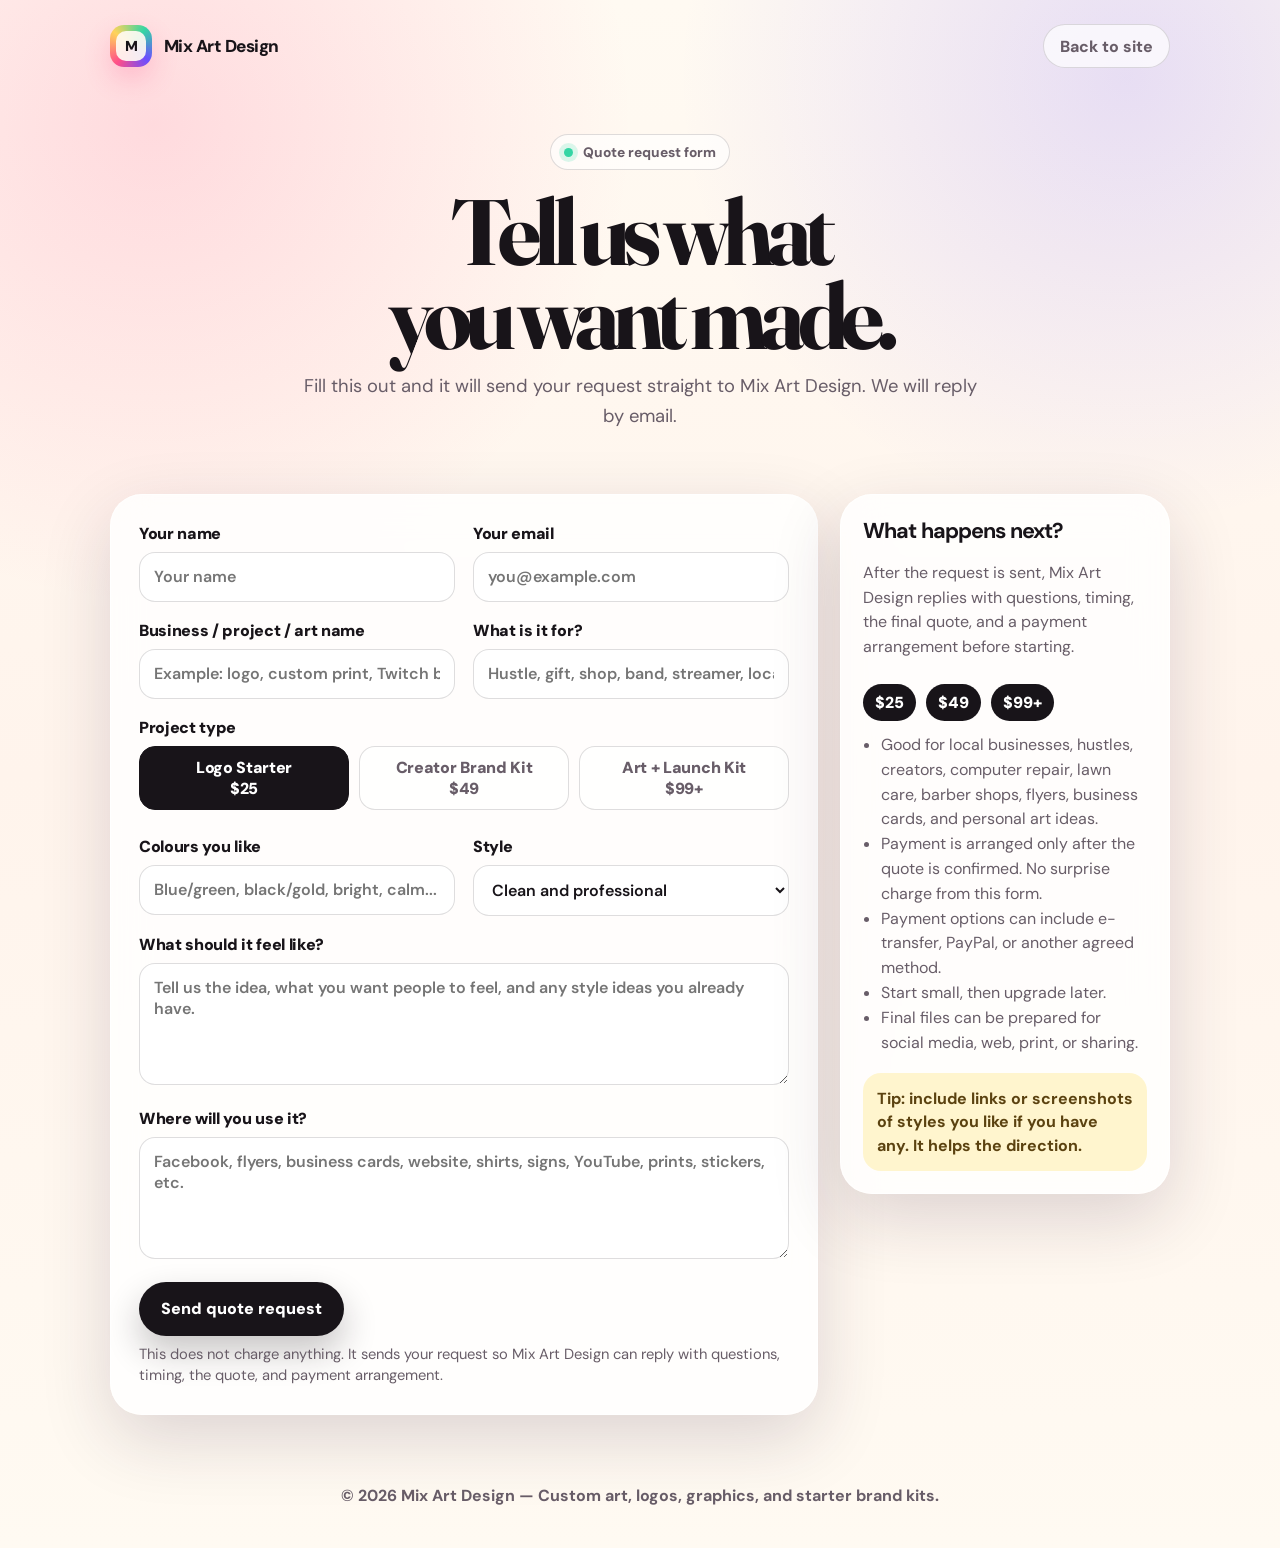
==== order.html @ 7d09e063 "Update contact email to domain quotes alias" ====
<!DOCTYPE html>
<html lang="en">
<head>
  <meta charset="UTF-8" />
  <meta name="viewport" content="width=device-width, initial-scale=1.0" />
  <meta name="description" content="Request custom art, a logo, or a starter brand kit from Mix Art Design." />
  <title>Request a Quote — Mix Art Design</title>
  <link rel="preconnect" href="https://fonts.googleapis.com">
  <link rel="preconnect" href="https://fonts.gstatic.com" crossorigin>
  <link href="https://fonts.googleapis.com/css2?family=DM+Sans:wght@400;500;700;800&family=Fraunces:opsz,wght@9..144,700;9..144,900&display=swap" rel="stylesheet">
  <style>
    :root {
      --ink: #181419;
      --muted: #685d68;
      --paper: #fffaf2;
      --card: #ffffff;
      --line: rgba(24, 20, 25, 0.14);
      --rose: #ff4f88;
      --violet: #6c4dff;
      --mint: #35d5a4;
      --yellow: #ffd35a;
      --shadow: 0 24px 70px rgba(43, 23, 57, 0.16);
      --max: 1060px;
    }

    * { box-sizing: border-box; }
    body {
      margin: 0;
      font-family: "DM Sans", system-ui, -apple-system, BlinkMacSystemFont, "Segoe UI", sans-serif;
      color: var(--ink);
      background:
        radial-gradient(circle at 12% 8%, rgba(255, 79, 136, 0.18), transparent 30rem),
        radial-gradient(circle at 88% 5%, rgba(108, 77, 255, 0.16), transparent 28rem),
        linear-gradient(180deg, #fffaf2 0%, #fff4ec 50%, #fffaf2 100%);
      min-height: 100vh;
    }

    a { color: inherit; text-decoration: none; }
    .shell { width: min(var(--max), calc(100% - 32px)); margin: 0 auto; }

    .nav {
      display: flex;
      justify-content: space-between;
      align-items: center;
      gap: 16px;
      padding: 24px 0;
    }

    .brand {
      display: inline-flex;
      align-items: center;
      gap: 12px;
      font-weight: 800;
      letter-spacing: -0.03em;
      font-size: 1.08rem;
    }

    .brand-mark {
      width: 42px;
      height: 42px;
      border-radius: 14px;
      display: grid;
      place-items: center;
      background: conic-gradient(from 220deg, var(--rose), var(--yellow), var(--mint), var(--violet), var(--rose));
      box-shadow: 0 12px 26px rgba(255, 79, 136, 0.24);
    }

    .brand-mark::after {
      content: "M";
      width: 30px;
      height: 30px;
      border-radius: 10px;
      display: grid;
      place-items: center;
      background: rgba(255, 250, 242, 0.92);
      color: var(--ink);
      font-weight: 900;
      font-size: 0.9rem;
    }

    .back-link {
      min-height: 44px;
      display: inline-flex;
      align-items: center;
      padding: 0 16px;
      border-radius: 999px;
      border: 1px solid var(--line);
      background: rgba(255,255,255,0.7);
      font-weight: 800;
      color: var(--muted);
    }

    .hero { padding: 42px 0 30px; text-align: center; }
    .eyebrow {
      display: inline-flex;
      gap: 10px;
      align-items: center;
      padding: 8px 13px;
      border: 1px solid var(--line);
      border-radius: 999px;
      background: rgba(255,255,255,0.64);
      color: var(--muted);
      font-weight: 800;
      font-size: 0.86rem;
    }
    .dot { width: 9px; height: 9px; border-radius: 999px; background: var(--mint); box-shadow: 0 0 0 5px rgba(53, 213, 164, 0.18); }
    h1 {
      margin: 20px auto 14px;
      font-family: "Fraunces", Georgia, serif;
      font-size: clamp(2.7rem, 8vw, 5.8rem);
      line-height: 0.9;
      letter-spacing: -0.075em;
      max-width: 820px;
      text-wrap: balance;
    }
    .hero p { margin: 0 auto; max-width: 680px; color: var(--muted); font-size: 1.15rem; line-height: 1.65; }

    .layout {
      display: grid;
      grid-template-columns: minmax(0, 1fr) 330px;
      gap: 22px;
      align-items: start;
      padding: 32px 0 70px;
    }

    form, .side-card {
      background: rgba(255,255,255,0.82);
      border: 1px solid rgba(255,255,255,0.75);
      border-radius: 32px;
      box-shadow: var(--shadow);
      backdrop-filter: blur(18px);
    }

    form { padding: 28px; }
    .form-grid { display: grid; grid-template-columns: repeat(2, minmax(0, 1fr)); gap: 18px; }
    .full { grid-column: 1 / -1; }

    label { display: block; font-weight: 900; letter-spacing: -0.02em; margin: 0 0 8px; }
    .hint { color: var(--muted); font-size: 0.92rem; line-height: 1.45; margin: 8px 0 0; }

    input, select, textarea {
      width: 100%;
      min-height: 50px;
      border: 1px solid var(--line);
      border-radius: 16px;
      padding: 13px 14px;
      background: rgba(255,255,255,0.92);
      color: var(--ink);
      font: inherit;
      font-weight: 600;
      outline: none;
    }

    textarea { min-height: 122px; resize: vertical; }
    input:focus, select:focus, textarea:focus { border-color: var(--violet); box-shadow: 0 0 0 4px rgba(108, 77, 255, 0.14); }

    .choices { display: grid; grid-template-columns: repeat(3, minmax(0, 1fr)); gap: 10px; }
    .choice { position: relative; }
    .choice input { position: absolute; opacity: 0; inset: 0; cursor: pointer; }
    .choice span {
      display: flex;
      min-height: 54px;
      align-items: center;
      justify-content: center;
      text-align: center;
      padding: 10px;
      border: 1px solid var(--line);
      border-radius: 16px;
      background: rgba(255,255,255,0.72);
      font-weight: 900;
      color: var(--muted);
    }
    .choice input:checked + span { color: white; background: var(--ink); border-color: var(--ink); }

    .btn {
      appearance: none;
      border: 0;
      min-height: 54px;
      padding: 0 22px;
      border-radius: 999px;
      background: var(--ink);
      color: white;
      font: inherit;
      font-weight: 900;
      cursor: pointer;
      box-shadow: 0 16px 34px rgba(24, 20, 25, 0.24);
    }
    .btn:hover { transform: translateY(-1px); }

    .side-card { padding: 22px; position: sticky; top: 18px; }
    .side-card h2 { margin: 0 0 10px; letter-spacing: -0.04em; font-size: 1.35rem; }
    .side-card p, .side-card li { color: var(--muted); line-height: 1.55; }
    .side-card ul { padding-left: 18px; margin: 12px 0 0; }
    .price-pill { display: inline-flex; padding: 8px 12px; border-radius: 999px; background: #181419; color: white; font-weight: 900; margin: 8px 6px 0 0; }

    .note {
      margin-top: 18px;
      padding: 14px;
      border-radius: 18px;
      background: #fff5ce;
      color: #5b4210;
      line-height: 1.45;
      font-weight: 700;
    }

    footer { padding: 0 0 42px; color: var(--muted); font-weight: 700; text-align: center; }

    @media (max-width: 860px) {
      .layout { grid-template-columns: 1fr; }
      .side-card { position: static; }
    }
    @media (max-width: 620px) {
      .shell { width: min(100% - 22px, var(--max)); }
      .nav { align-items: flex-start; }
      .form-grid, .choices { grid-template-columns: 1fr; }
      form { padding: 20px; border-radius: 24px; }
      h1 { font-size: 3rem; }
      .back-link { font-size: 0.9rem; }
    }
  </style>
</head>
<body>
  <header class="shell nav">
    <a class="brand" href="index.html" aria-label="Mix Art Design home">
      <span class="brand-mark" aria-hidden="true"></span>
      <span>Mix Art Design</span>
    </a>
    <a class="back-link" href="index.html">Back to site</a>
  </header>

  <main>
    <section class="shell hero">
      <span class="eyebrow"><span class="dot" aria-hidden="true"></span> Quote request form</span>
      <h1>Tell us what you want made.</h1>
      <p>Fill this out and it will send your request straight to Mix Art Design. We will reply by email.</p>
    </section>

    <section class="shell layout">
      <form id="orderForm" action="https://formsubmit.co/quotes@mixartdesign.ca" method="POST">
        <input type="hidden" name="_subject" value="New Mix Art Design quote request">
        <input type="hidden" name="_template" value="table">
        <input type="hidden" name="_captcha" value="false">
        <input type="hidden" name="_next" value="https://mixartdesign.ca/thank-you.html">
        <div class="form-grid">
          <div>
            <label for="name">Your name</label>
            <input id="name" name="name" autocomplete="name" required placeholder="Your name">
          </div>
          <div>
            <label for="email">Your email</label>
            <input id="email" name="email" type="email" autocomplete="email" required placeholder="you@example.com">
          </div>
          <div>
            <label for="business">Business / project / art name</label>
            <input id="business" name="business" required placeholder="Example: logo, custom print, Twitch banner, shop idea">
          </div>
          <div>
            <label for="type">What is it for?</label>
            <input id="type" name="type" placeholder="Hustle, gift, shop, band, streamer, local business...">
          </div>

          <div class="full">
            <label>Project type</label>
            <div class="choices" role="radiogroup" aria-label="Project type choice">
              <label class="choice"><input type="radio" name="package" value="Logo Starter - $25" checked><span>Logo Starter<br>$25</span></label>
              <label class="choice"><input type="radio" name="package" value="Creator Brand Kit - $49"><span>Creator Brand Kit<br>$49</span></label>
              <label class="choice"><input type="radio" name="package" value="Art + Launch Kit - $99+"><span>Art + Launch Kit<br>$99+</span></label>
            </div>
          </div>

          <div>
            <label for="colors">Colours you like</label>
            <input id="colors" name="colors" placeholder="Blue/green, black/gold, bright, calm...">
          </div>
          <div>
            <label for="style">Style</label>
            <select id="style" name="style">
              <option>Clean and professional</option>
              <option>Fun and colorful</option>
              <option>Bold and tough</option>
              <option>Luxury / premium</option>
              <option>Cartoon / mascot</option>
              <option>Not sure yet</option>
            </select>
          </div>

          <div class="full">
            <label for="details">What should it feel like?</label>
            <textarea id="details" name="details" placeholder="Tell us the idea, what you want people to feel, and any style ideas you already have."></textarea>
          </div>

          <div class="full">
            <label for="usage">Where will you use it?</label>
            <textarea id="usage" name="usage" placeholder="Facebook, flyers, business cards, website, shirts, signs, YouTube, prints, stickers, etc."></textarea>
          </div>

          <div class="full">
            <button class="btn" type="submit">Send quote request</button>
            <p class="hint">This does not charge anything. It sends your request so Mix Art Design can reply with questions, timing, the quote, and payment arrangement.</p>
          </div>
        </div>
      </form>

      <aside class="side-card" aria-label="What happens next">
        <h2>What happens next?</h2>
        <p>After the request is sent, Mix Art Design replies with questions, timing, the final quote, and a payment arrangement before starting.</p>
        <span class="price-pill">$25</span>
        <span class="price-pill">$49</span>
        <span class="price-pill">$99+</span>
        <ul>
          <li>Good for local businesses, hustles, creators, computer repair, lawn care, barber shops, flyers, business cards, and personal art ideas.</li>
          <li>Payment is arranged only after the quote is confirmed. No surprise charge from this form.</li>
          <li>Payment options can include e-transfer, PayPal, or another agreed method.</li>
          <li>Start small, then upgrade later.</li>
          <li>Final files can be prepared for social media, web, print, or sharing.</li>
        </ul>
        <div class="note">Tip: include links or screenshots of styles you like if you have any. It helps the direction.</div>
      </aside>
    </section>
  </main>

  <footer>© 2026 Mix Art Design — Custom art, logos, graphics, and starter brand kits.</footer>

</body>
</html>
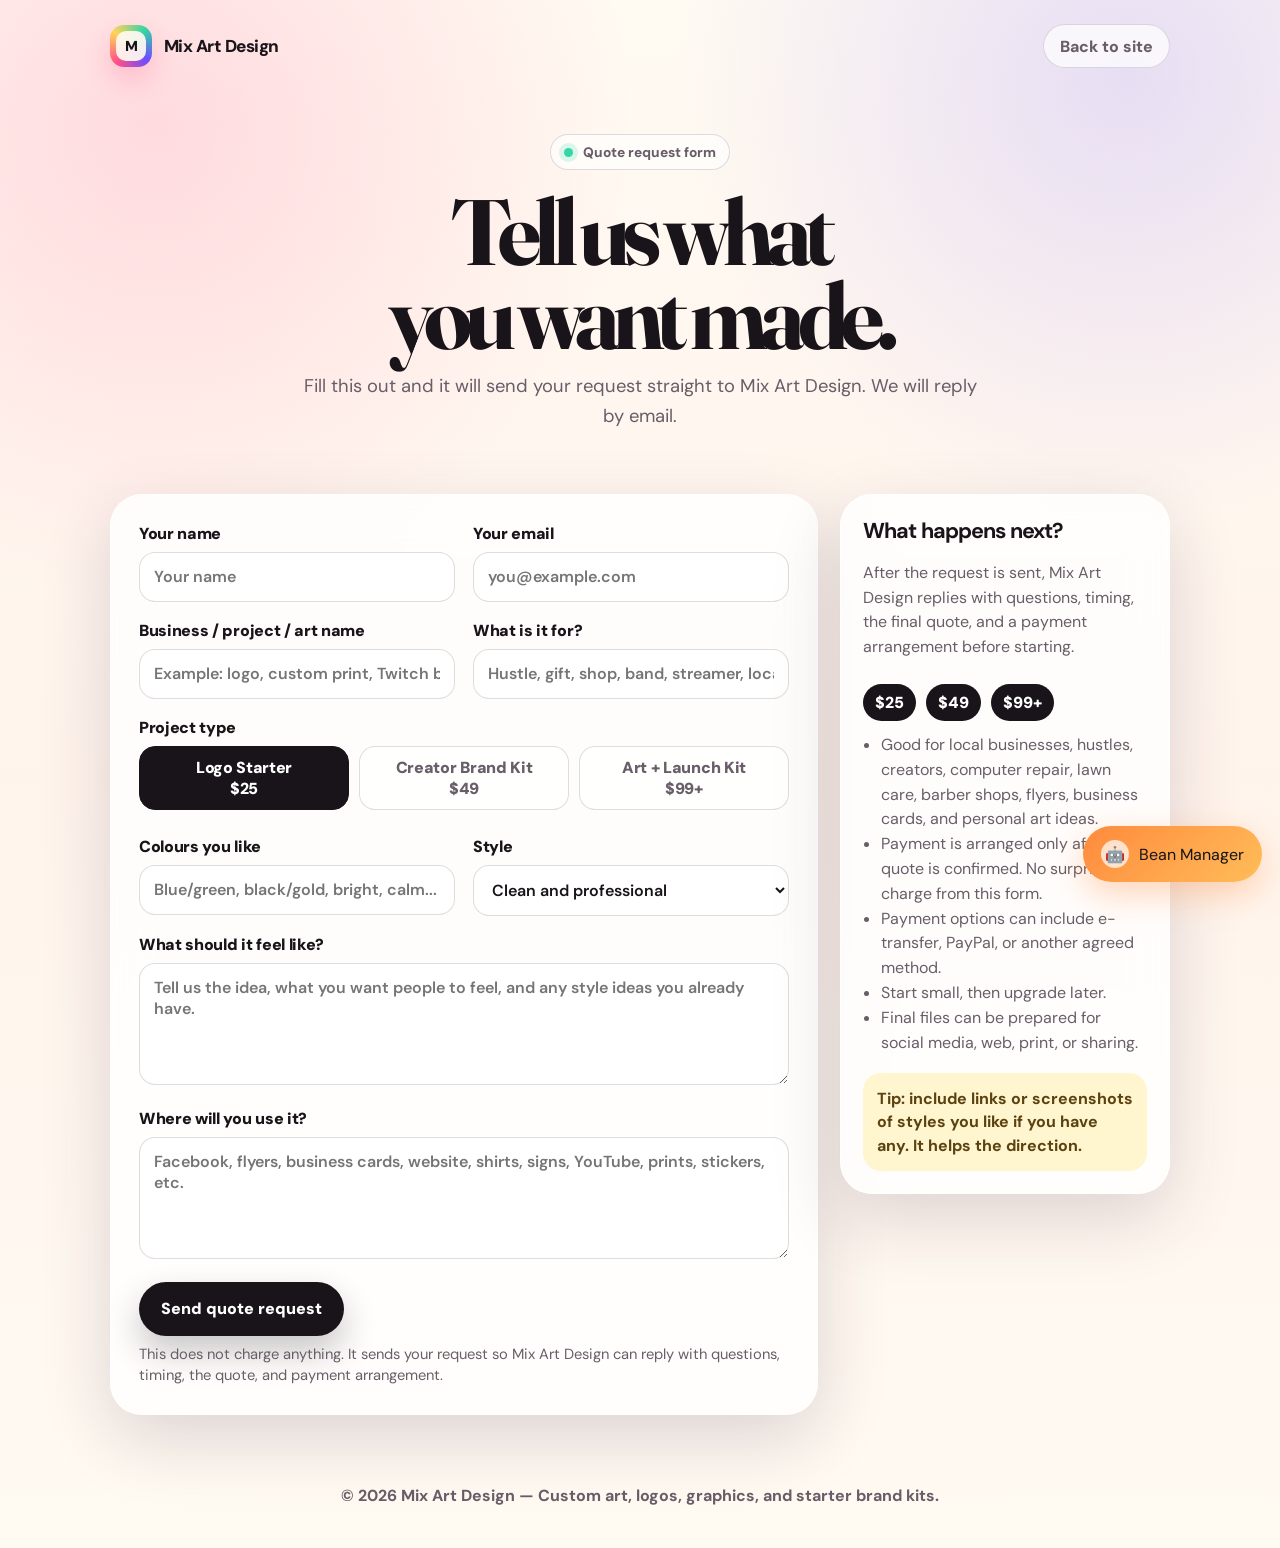
==== commit 149817e4: "feat: add Bean Manager quote helper" ====
--- a/order.html
+++ b/order.html
@@ -218,6 +218,7 @@
       .back-link { font-size: 0.9rem; }
     }
   </style>
+  <link rel="stylesheet" href="assets/bean-manager-chat.css">
 </head>
 <body>
   <header class="shell nav">
@@ -321,5 +322,6 @@
 
   <footer>© 2026 Mix Art Design — Custom art, logos, graphics, and starter brand kits.</footer>
 
+  <script src="assets/bean-manager-chat.js" defer></script>
 </body>
 </html>
--- a/assets/bean-manager-chat.css
+++ b/assets/bean-manager-chat.css
@@ -0,0 +1,173 @@
+:root {
+  --bean-chat-bg: #111827;
+  --bean-chat-panel: #ffffff;
+  --bean-chat-ink: #172033;
+  --bean-chat-muted: #667085;
+  --bean-chat-accent: #ff8a3d;
+  --bean-chat-accent-2: #3b82f6;
+  --bean-chat-line: rgba(17, 24, 39, 0.12);
+  --bean-chat-shadow: 0 24px 70px rgba(15, 23, 42, 0.28);
+}
+
+.bean-chat-launcher {
+  position: fixed;
+  right: 18px;
+  bottom: 18px;
+  z-index: 9998;
+  border: 0;
+  border-radius: 999px;
+  padding: 14px 18px;
+  background: linear-gradient(135deg, var(--bean-chat-accent), #ffbd59);
+  color: #151515;
+  font-weight: 900;
+  box-shadow: 0 12px 35px rgba(255, 138, 61, 0.35);
+  cursor: pointer;
+  display: flex;
+  gap: 10px;
+  align-items: center;
+  font: inherit;
+}
+
+.bean-chat-launcher span:first-child {
+  display: inline-grid;
+  place-items: center;
+  width: 28px;
+  height: 28px;
+  border-radius: 50%;
+  background: rgba(255,255,255,0.72);
+}
+
+.bean-chat-panel {
+  position: fixed;
+  right: 18px;
+  bottom: 82px;
+  z-index: 9999;
+  width: min(390px, calc(100vw - 28px));
+  max-height: min(680px, calc(100vh - 105px));
+  background: var(--bean-chat-panel);
+  color: var(--bean-chat-ink);
+  border: 1px solid var(--bean-chat-line);
+  border-radius: 24px;
+  box-shadow: var(--bean-chat-shadow);
+  overflow: hidden;
+  display: none;
+}
+
+.bean-chat-panel.is-open { display: flex; flex-direction: column; }
+
+.bean-chat-head {
+  background: linear-gradient(135deg, #151f32, #253756);
+  color: #fff;
+  padding: 16px;
+  display: flex;
+  align-items: center;
+  justify-content: space-between;
+  gap: 12px;
+}
+
+.bean-chat-title { display: flex; gap: 12px; align-items: center; }
+.bean-chat-avatar {
+  width: 42px;
+  height: 42px;
+  border-radius: 16px;
+  background: #fff3e8;
+  display: grid;
+  place-items: center;
+  font-size: 24px;
+}
+.bean-chat-title strong { display: block; }
+.bean-chat-title small { display: block; color: rgba(255,255,255,0.72); margin-top: 2px; }
+.bean-chat-close {
+  border: 0;
+  background: rgba(255,255,255,0.14);
+  color: #fff;
+  width: 34px;
+  height: 34px;
+  border-radius: 50%;
+  cursor: pointer;
+  font-size: 20px;
+}
+
+.bean-chat-log {
+  padding: 16px;
+  overflow: auto;
+  display: flex;
+  flex-direction: column;
+  gap: 10px;
+}
+
+.bean-msg {
+  max-width: 88%;
+  border-radius: 18px;
+  padding: 10px 12px;
+  line-height: 1.38;
+  font-size: 0.95rem;
+}
+.bean-msg.bot { background: #f3f6fb; align-self: flex-start; }
+.bean-msg.user { background: #fff1df; align-self: flex-end; }
+.bean-msg strong { font-weight: 900; }
+
+.bean-chat-quick {
+  display: flex;
+  flex-wrap: wrap;
+  gap: 8px;
+  padding: 0 16px 12px;
+}
+.bean-chip {
+  border: 1px solid var(--bean-chat-line);
+  background: #fff;
+  color: var(--bean-chat-ink);
+  border-radius: 999px;
+  padding: 8px 10px;
+  cursor: pointer;
+  font-weight: 800;
+  font-size: 0.86rem;
+}
+.bean-chip:hover { border-color: var(--bean-chat-accent); }
+
+.bean-chat-form {
+  border-top: 1px solid var(--bean-chat-line);
+  padding: 12px;
+  display: flex;
+  gap: 8px;
+  background: #fff;
+}
+.bean-chat-input {
+  flex: 1;
+  min-width: 0;
+  border: 1px solid var(--bean-chat-line);
+  border-radius: 999px;
+  padding: 11px 13px;
+  font: inherit;
+}
+.bean-chat-send {
+  border: 0;
+  border-radius: 999px;
+  background: var(--bean-chat-accent-2);
+  color: #fff;
+  padding: 0 15px;
+  font-weight: 900;
+  cursor: pointer;
+}
+
+.bean-chat-actions {
+  padding: 0 16px 14px;
+  display: none;
+  gap: 8px;
+  flex-wrap: wrap;
+}
+.bean-chat-actions.is-visible { display: flex; }
+.bean-action {
+  border: 0;
+  border-radius: 12px;
+  padding: 10px 12px;
+  font-weight: 900;
+  cursor: pointer;
+}
+.bean-action.primary { background: var(--bean-chat-accent); color: #191919; }
+.bean-action.secondary { background: #edf2f7; color: var(--bean-chat-ink); }
+
+@media (max-width: 620px) {
+  .bean-chat-launcher { right: 12px; bottom: 12px; }
+  .bean-chat-panel { right: 10px; bottom: 72px; max-height: calc(100vh - 88px); border-radius: 20px; }
+}
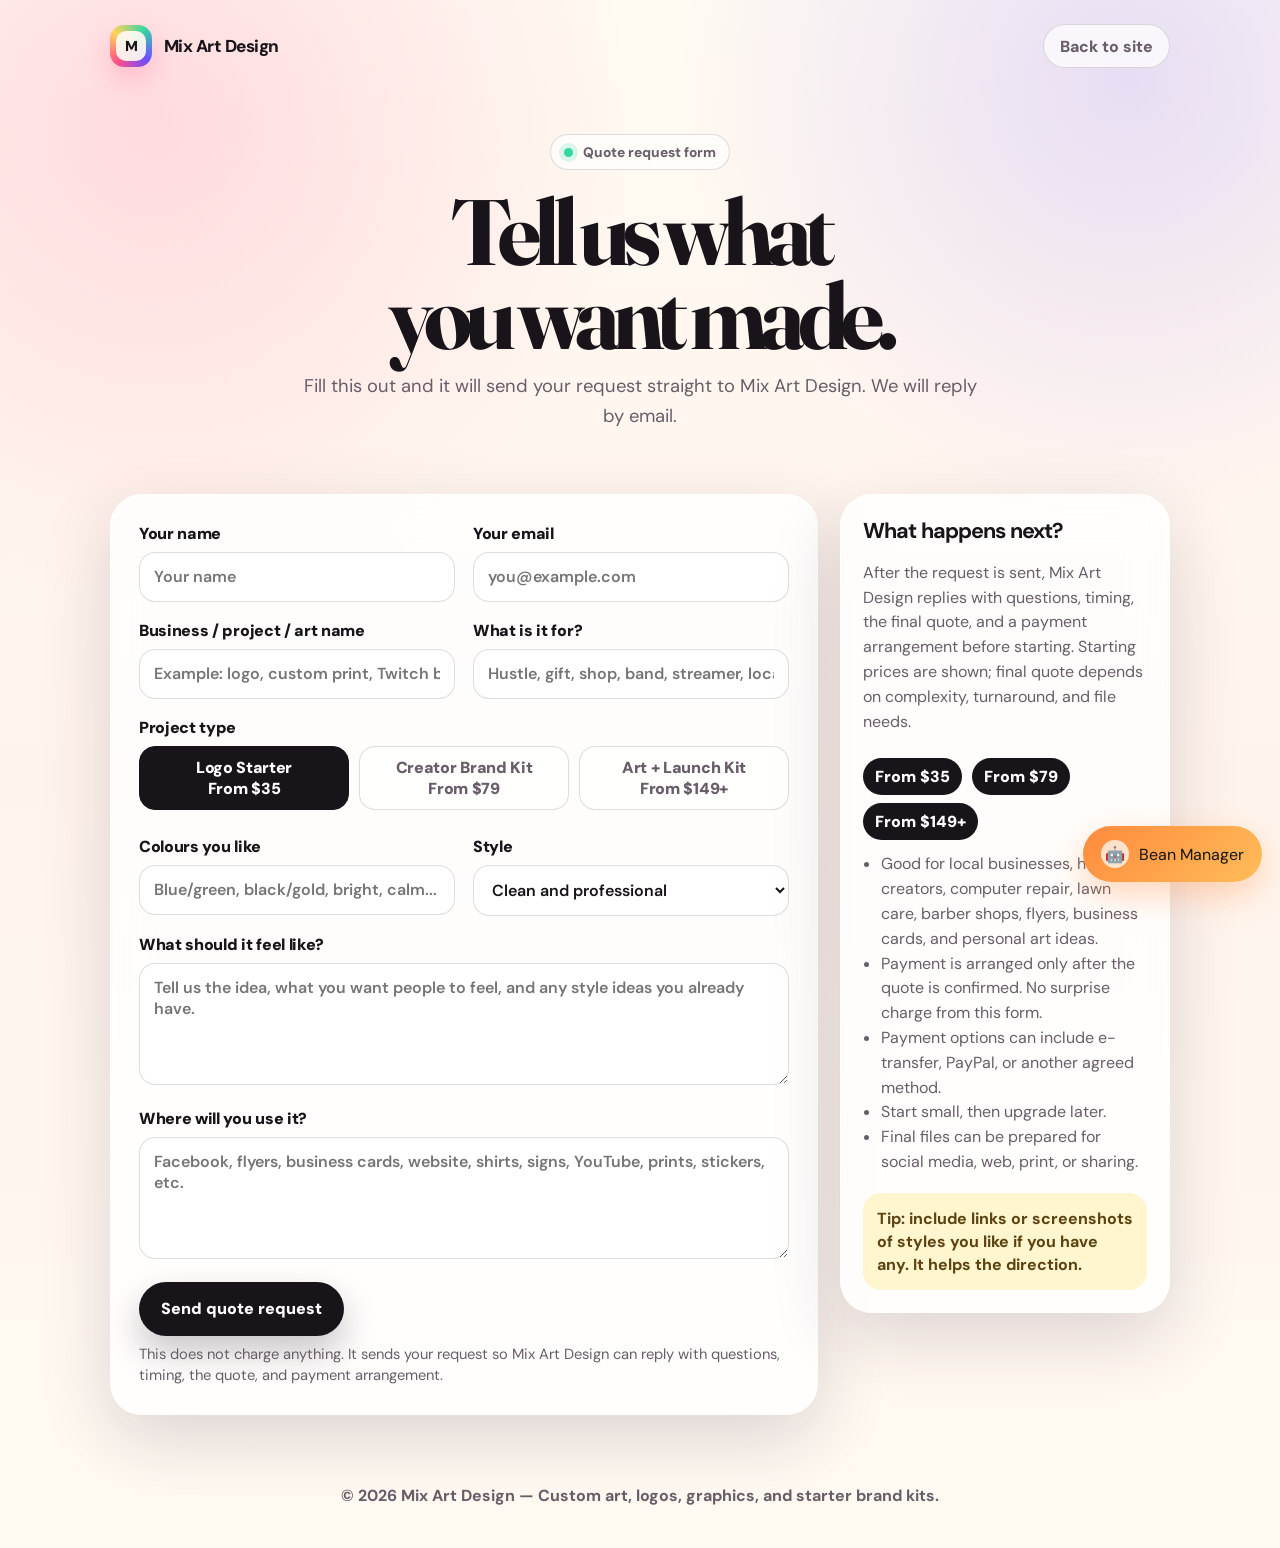
==== commit 26abc9d9: "chore: update starting package prices" ====
--- a/order.html
+++ b/order.html
@@ -263,9 +263,9 @@
           <div class="full">
             <label>Project type</label>
             <div class="choices" role="radiogroup" aria-label="Project type choice">
-              <label class="choice"><input type="radio" name="package" value="Logo Starter - $25" checked><span>Logo Starter<br>$25</span></label>
-              <label class="choice"><input type="radio" name="package" value="Creator Brand Kit - $49"><span>Creator Brand Kit<br>$49</span></label>
-              <label class="choice"><input type="radio" name="package" value="Art + Launch Kit - $99+"><span>Art + Launch Kit<br>$99+</span></label>
+              <label class="choice"><input type="radio" name="package" value="Logo Starter - from $35" checked><span>Logo Starter<br>From $35</span></label>
+              <label class="choice"><input type="radio" name="package" value="Creator Brand Kit - from $79"><span>Creator Brand Kit<br>From $79</span></label>
+              <label class="choice"><input type="radio" name="package" value="Art + Launch Kit - from $149+"><span>Art + Launch Kit<br>From $149+</span></label>
             </div>
           </div>
 
@@ -304,10 +304,10 @@
 
       <aside class="side-card" aria-label="What happens next">
         <h2>What happens next?</h2>
-        <p>After the request is sent, Mix Art Design replies with questions, timing, the final quote, and a payment arrangement before starting.</p>
-        <span class="price-pill">$25</span>
-        <span class="price-pill">$49</span>
-        <span class="price-pill">$99+</span>
+        <p>After the request is sent, Mix Art Design replies with questions, timing, the final quote, and a payment arrangement before starting. Starting prices are shown; final quote depends on complexity, turnaround, and file needs.</p>
+        <span class="price-pill">From $35</span>
+        <span class="price-pill">From $79</span>
+        <span class="price-pill">From $149+</span>
         <ul>
           <li>Good for local businesses, hustles, creators, computer repair, lawn care, barber shops, flyers, business cards, and personal art ideas.</li>
           <li>Payment is arranged only after the quote is confirmed. No surprise charge from this form.</li>
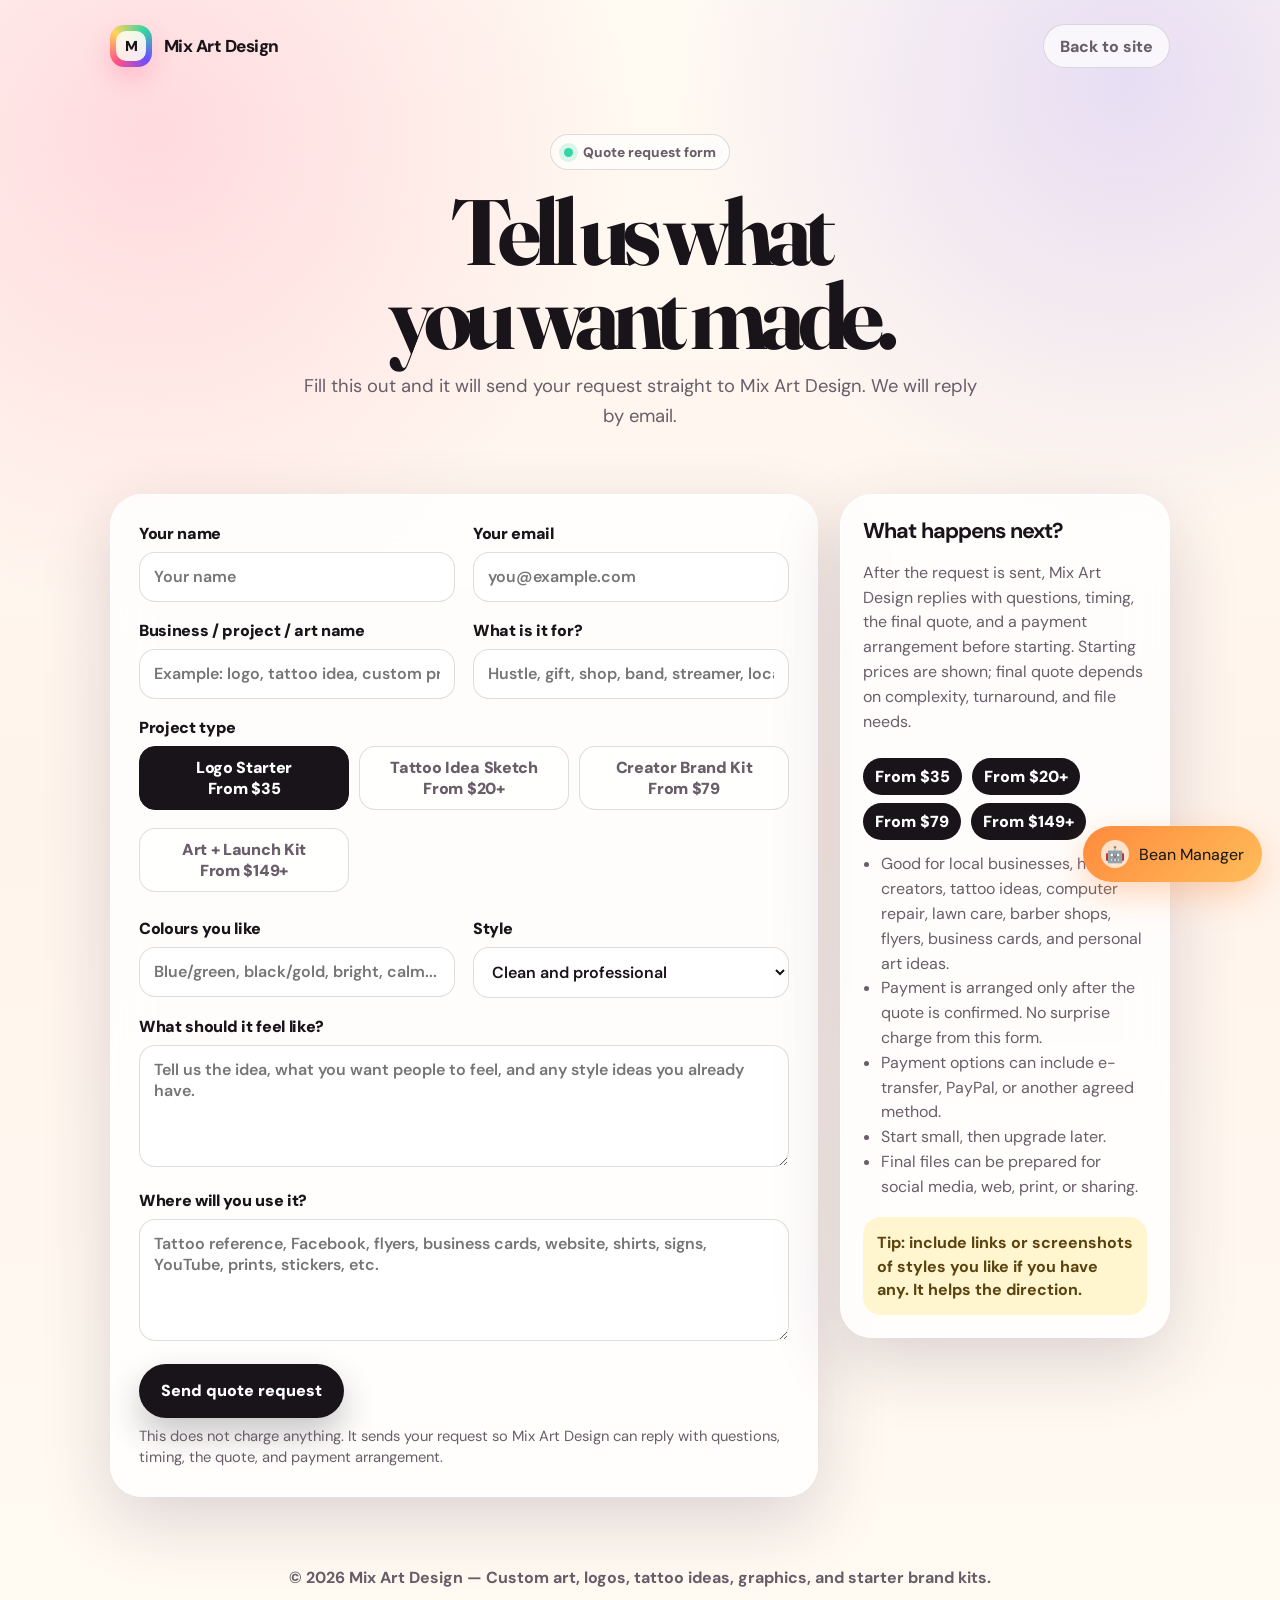
==== commit 0621a1d5: "feat: add tattoo idea service" ====
--- a/order.html
+++ b/order.html
@@ -3,7 +3,7 @@
 <head>
   <meta charset="UTF-8" />
   <meta name="viewport" content="width=device-width, initial-scale=1.0" />
-  <meta name="description" content="Request custom art, a logo, or a starter brand kit from Mix Art Design." />
+  <meta name="description" content="Request custom art, a tattoo idea, a logo, or a starter brand kit from Mix Art Design." />
   <title>Request a Quote — Mix Art Design</title>
   <link rel="preconnect" href="https://fonts.googleapis.com">
   <link rel="preconnect" href="https://fonts.gstatic.com" crossorigin>
@@ -253,7 +253,7 @@
           </div>
           <div>
             <label for="business">Business / project / art name</label>
-            <input id="business" name="business" required placeholder="Example: logo, custom print, Twitch banner, shop idea">
+            <input id="business" name="business" required placeholder="Example: logo, tattoo idea, custom print, Twitch banner, shop idea">
           </div>
           <div>
             <label for="type">What is it for?</label>
@@ -264,6 +264,7 @@
             <label>Project type</label>
             <div class="choices" role="radiogroup" aria-label="Project type choice">
               <label class="choice"><input type="radio" name="package" value="Logo Starter - from $35" checked><span>Logo Starter<br>From $35</span></label>
+              <label class="choice"><input type="radio" name="package" value="Tattoo Idea Sketch - from $20+"><span>Tattoo Idea Sketch<br>From $20+</span></label>
               <label class="choice"><input type="radio" name="package" value="Creator Brand Kit - from $79"><span>Creator Brand Kit<br>From $79</span></label>
               <label class="choice"><input type="radio" name="package" value="Art + Launch Kit - from $149+"><span>Art + Launch Kit<br>From $149+</span></label>
             </div>
@@ -281,6 +282,7 @@
               <option>Bold and tough</option>
               <option>Luxury / premium</option>
               <option>Cartoon / mascot</option>
+              <option>Tattoo flash / line art</option>
               <option>Not sure yet</option>
             </select>
           </div>
@@ -292,7 +294,7 @@
 
           <div class="full">
             <label for="usage">Where will you use it?</label>
-            <textarea id="usage" name="usage" placeholder="Facebook, flyers, business cards, website, shirts, signs, YouTube, prints, stickers, etc."></textarea>
+            <textarea id="usage" name="usage" placeholder="Tattoo reference, Facebook, flyers, business cards, website, shirts, signs, YouTube, prints, stickers, etc."></textarea>
           </div>
 
           <div class="full">
@@ -306,10 +308,11 @@
         <h2>What happens next?</h2>
         <p>After the request is sent, Mix Art Design replies with questions, timing, the final quote, and a payment arrangement before starting. Starting prices are shown; final quote depends on complexity, turnaround, and file needs.</p>
         <span class="price-pill">From $35</span>
+        <span class="price-pill">From $20+</span>
         <span class="price-pill">From $79</span>
         <span class="price-pill">From $149+</span>
         <ul>
-          <li>Good for local businesses, hustles, creators, computer repair, lawn care, barber shops, flyers, business cards, and personal art ideas.</li>
+          <li>Good for local businesses, hustles, creators, tattoo ideas, computer repair, lawn care, barber shops, flyers, business cards, and personal art ideas.</li>
           <li>Payment is arranged only after the quote is confirmed. No surprise charge from this form.</li>
           <li>Payment options can include e-transfer, PayPal, or another agreed method.</li>
           <li>Start small, then upgrade later.</li>
@@ -320,7 +323,7 @@
     </section>
   </main>
 
-  <footer>© 2026 Mix Art Design — Custom art, logos, graphics, and starter brand kits.</footer>
+  <footer>© 2026 Mix Art Design — Custom art, logos, tattoo ideas, graphics, and starter brand kits.</footer>
 
   <script src="assets/bean-manager-chat.js" defer></script>
 </body>
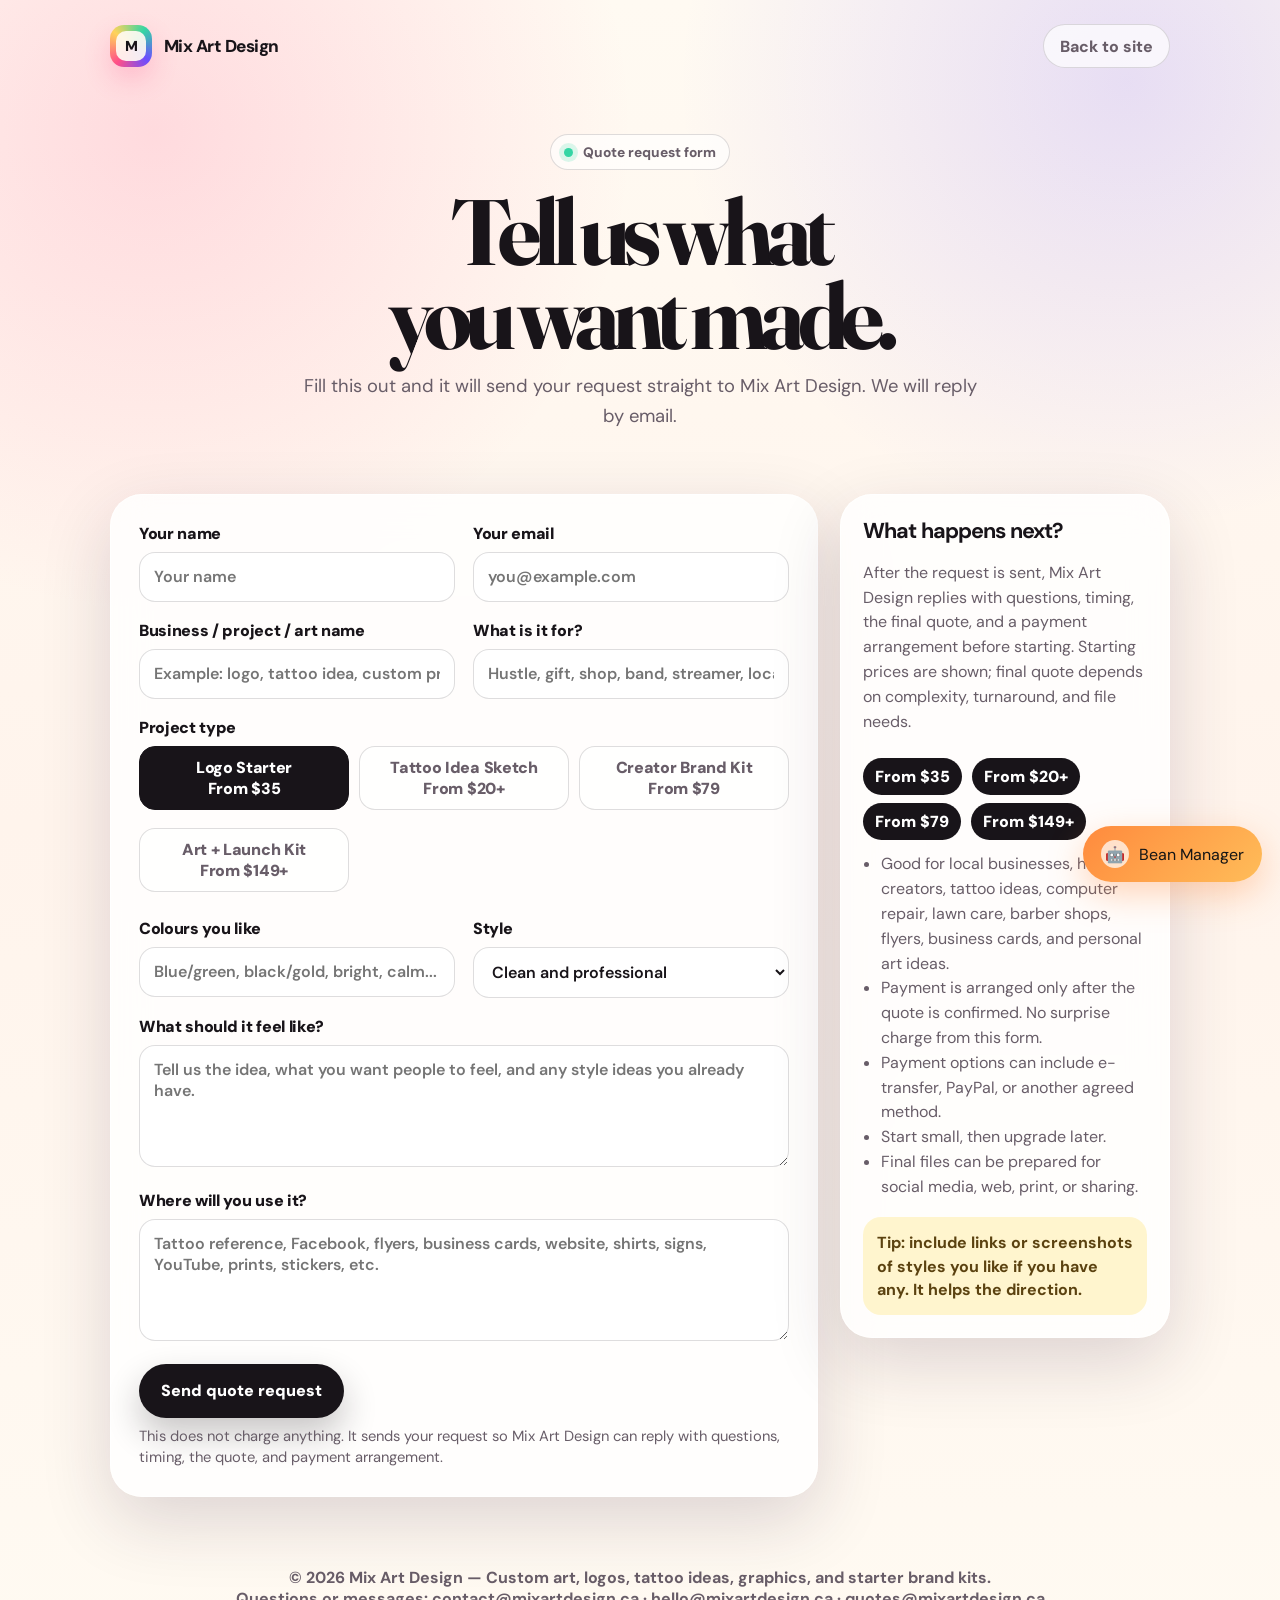
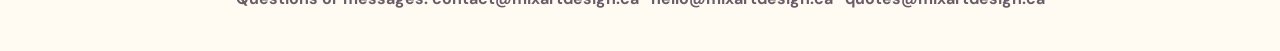
==== commit 2407a1bb: "Add question email footer" ====
--- a/order.html
+++ b/order.html
@@ -323,7 +323,10 @@
     </section>
   </main>
 
-  <footer>© 2026 Mix Art Design — Custom art, logos, tattoo ideas, graphics, and starter brand kits.</footer>
+  <footer>
+    © 2026 Mix Art Design — Custom art, logos, tattoo ideas, graphics, and starter brand kits.<br>
+    Questions or messages: contact@mixartdesign.ca · hello@mixartdesign.ca · quotes@mixartdesign.ca
+  </footer>
 
   <script src="assets/bean-manager-chat.js" defer></script>
 </body>
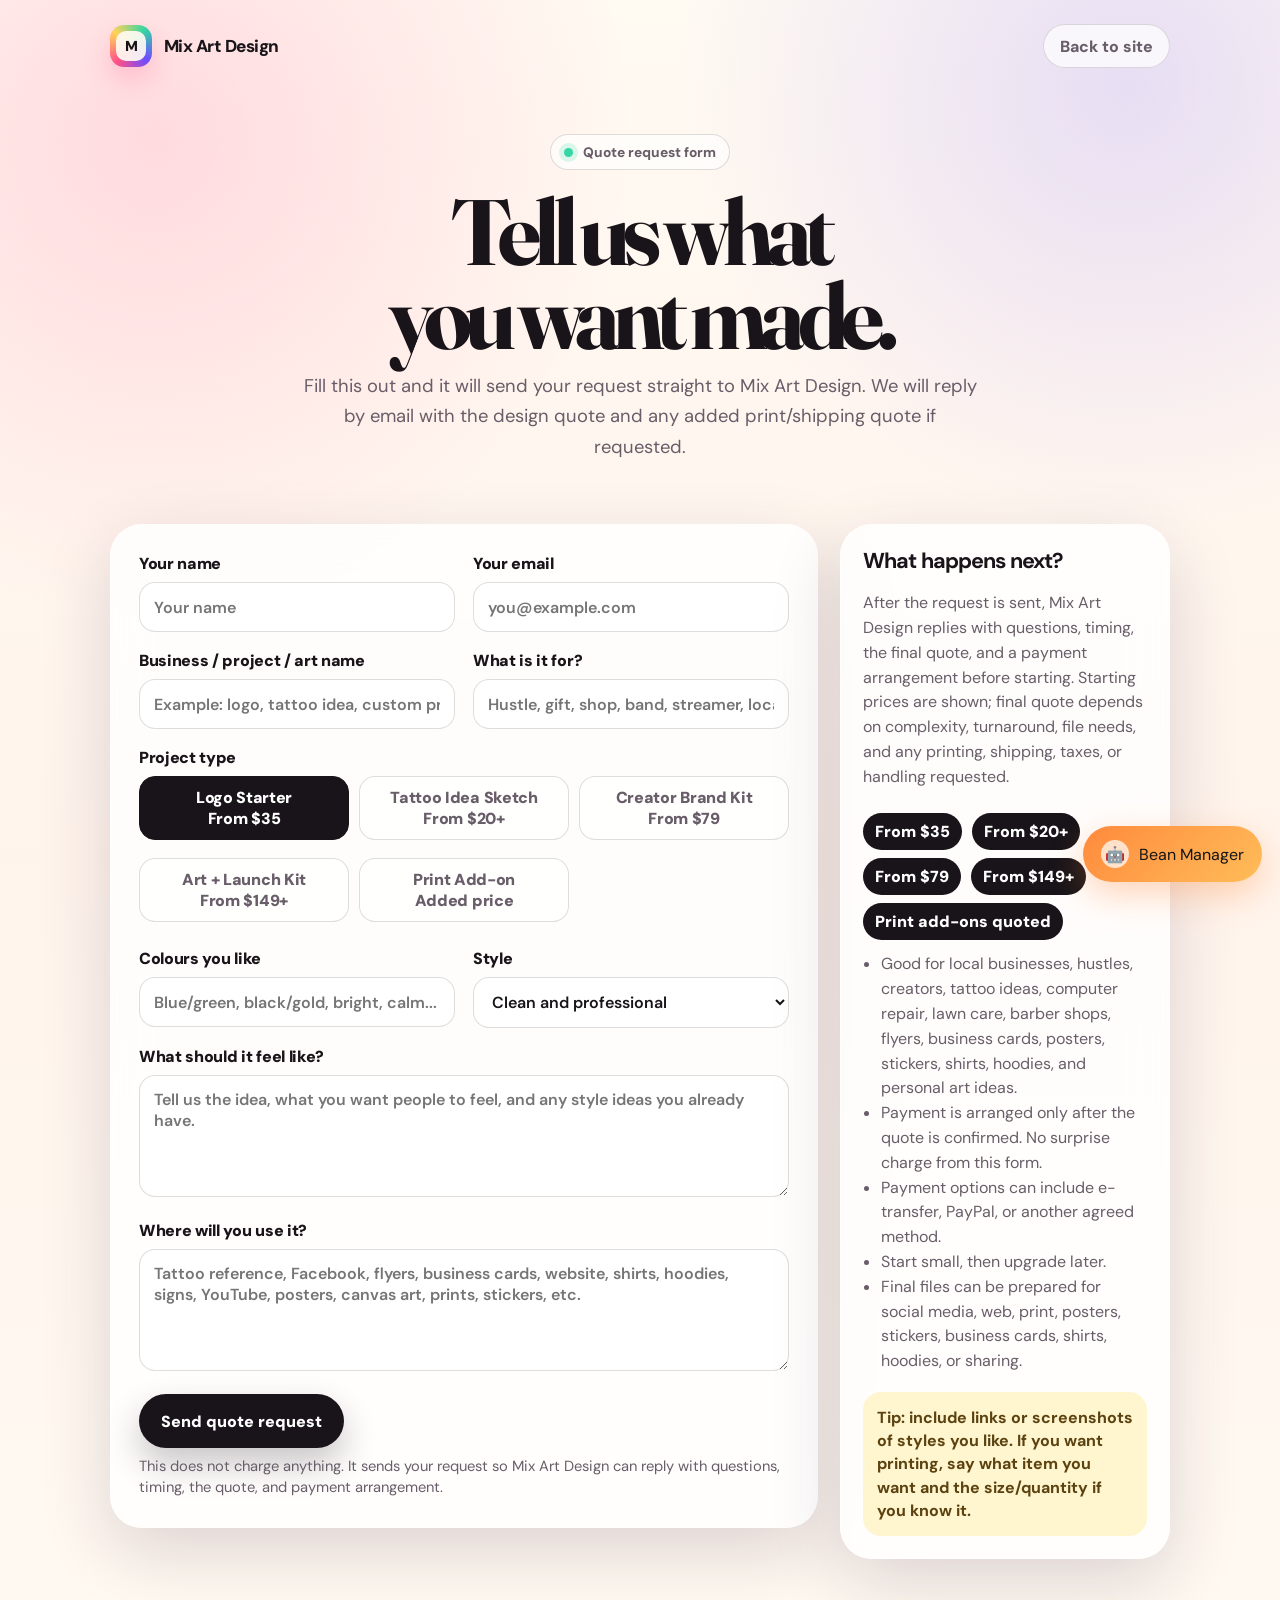
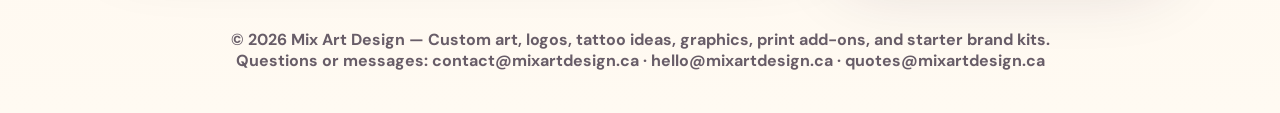
==== commit ddaf1f18: "Add print product options to Mix Art site" ====
--- a/order.html
+++ b/order.html
@@ -3,7 +3,7 @@
 <head>
   <meta charset="UTF-8" />
   <meta name="viewport" content="width=device-width, initial-scale=1.0" />
-  <meta name="description" content="Request custom art, a tattoo idea, a logo, or a starter brand kit from Mix Art Design." />
+  <meta name="description" content="Request custom art, a tattoo idea, a logo, a starter brand kit, or print add-ons from Mix Art Design." />
   <title>Request a Quote — Mix Art Design</title>
   <link rel="preconnect" href="https://fonts.googleapis.com">
   <link rel="preconnect" href="https://fonts.gstatic.com" crossorigin>
@@ -233,7 +233,7 @@
     <section class="shell hero">
       <span class="eyebrow"><span class="dot" aria-hidden="true"></span> Quote request form</span>
       <h1>Tell us what you want made.</h1>
-      <p>Fill this out and it will send your request straight to Mix Art Design. We will reply by email.</p>
+      <p>Fill this out and it will send your request straight to Mix Art Design. We will reply by email with the design quote and any added print/shipping quote if requested.</p>
     </section>
 
     <section class="shell layout">
@@ -267,6 +267,7 @@
               <label class="choice"><input type="radio" name="package" value="Tattoo Idea Sketch - from $20+"><span>Tattoo Idea Sketch<br>From $20+</span></label>
               <label class="choice"><input type="radio" name="package" value="Creator Brand Kit - from $79"><span>Creator Brand Kit<br>From $79</span></label>
               <label class="choice"><input type="radio" name="package" value="Art + Launch Kit - from $149+"><span>Art + Launch Kit<br>From $149+</span></label>
+              <label class="choice"><input type="radio" name="package" value="Print Add-on - added price after quote"><span>Print Add-on<br>Added price</span></label>
             </div>
           </div>
 
@@ -294,7 +295,7 @@
 
           <div class="full">
             <label for="usage">Where will you use it?</label>
-            <textarea id="usage" name="usage" placeholder="Tattoo reference, Facebook, flyers, business cards, website, shirts, signs, YouTube, prints, stickers, etc."></textarea>
+            <textarea id="usage" name="usage" placeholder="Tattoo reference, Facebook, flyers, business cards, website, shirts, hoodies, signs, YouTube, posters, canvas art, prints, stickers, etc."></textarea>
           </div>
 
           <div class="full">
@@ -306,25 +307,26 @@
 
       <aside class="side-card" aria-label="What happens next">
         <h2>What happens next?</h2>
-        <p>After the request is sent, Mix Art Design replies with questions, timing, the final quote, and a payment arrangement before starting. Starting prices are shown; final quote depends on complexity, turnaround, and file needs.</p>
+        <p>After the request is sent, Mix Art Design replies with questions, timing, the final quote, and a payment arrangement before starting. Starting prices are shown; final quote depends on complexity, turnaround, file needs, and any printing, shipping, taxes, or handling requested.</p>
         <span class="price-pill">From $35</span>
         <span class="price-pill">From $20+</span>
         <span class="price-pill">From $79</span>
         <span class="price-pill">From $149+</span>
+        <span class="price-pill">Print add-ons quoted</span>
         <ul>
-          <li>Good for local businesses, hustles, creators, tattoo ideas, computer repair, lawn care, barber shops, flyers, business cards, and personal art ideas.</li>
+          <li>Good for local businesses, hustles, creators, tattoo ideas, computer repair, lawn care, barber shops, flyers, business cards, posters, stickers, shirts, hoodies, and personal art ideas.</li>
           <li>Payment is arranged only after the quote is confirmed. No surprise charge from this form.</li>
           <li>Payment options can include e-transfer, PayPal, or another agreed method.</li>
           <li>Start small, then upgrade later.</li>
-          <li>Final files can be prepared for social media, web, print, or sharing.</li>
+          <li>Final files can be prepared for social media, web, print, posters, stickers, business cards, shirts, hoodies, or sharing.</li>
         </ul>
-        <div class="note">Tip: include links or screenshots of styles you like if you have any. It helps the direction.</div>
+        <div class="note">Tip: include links or screenshots of styles you like. If you want printing, say what item you want and the size/quantity if you know it.</div>
       </aside>
     </section>
   </main>
 
   <footer>
-    © 2026 Mix Art Design — Custom art, logos, tattoo ideas, graphics, and starter brand kits.<br>
+    © 2026 Mix Art Design — Custom art, logos, tattoo ideas, graphics, print add-ons, and starter brand kits.<br>
     Questions or messages: contact@mixartdesign.ca · hello@mixartdesign.ca · quotes@mixartdesign.ca
   </footer>
 
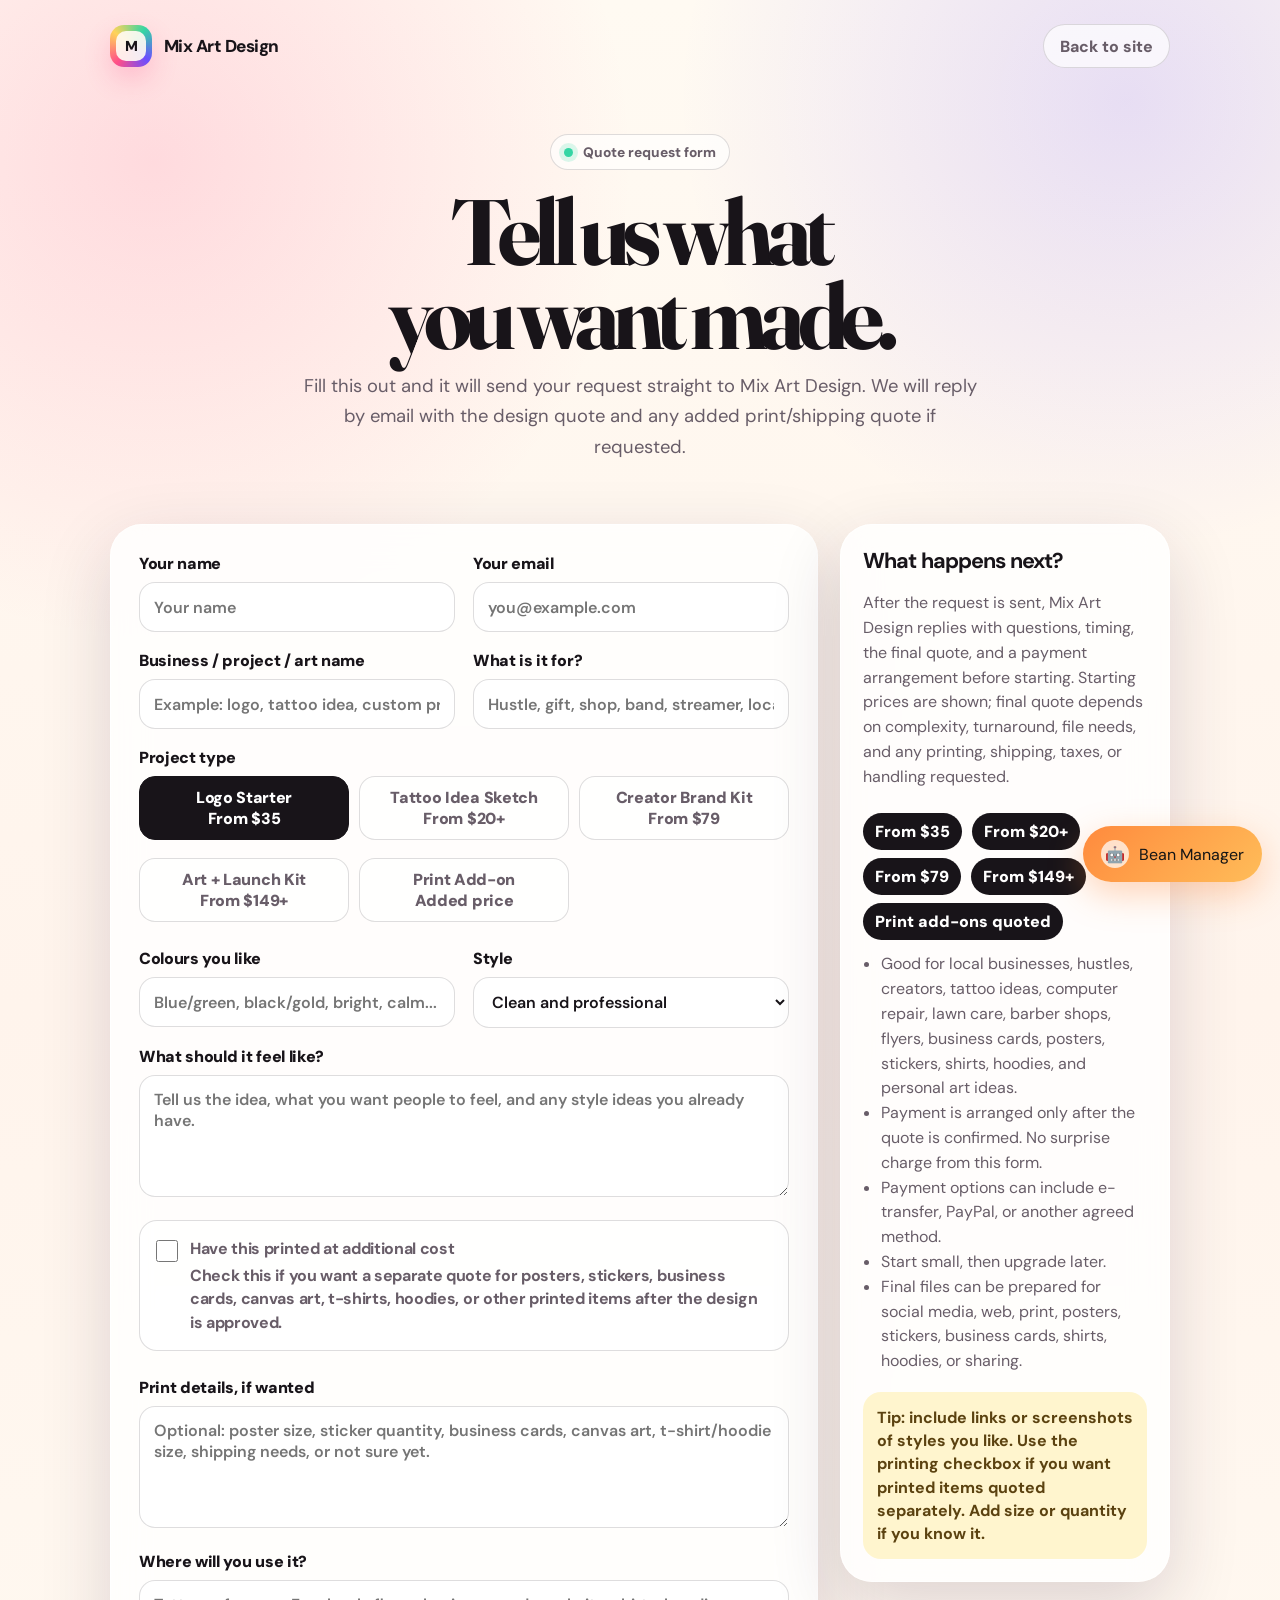
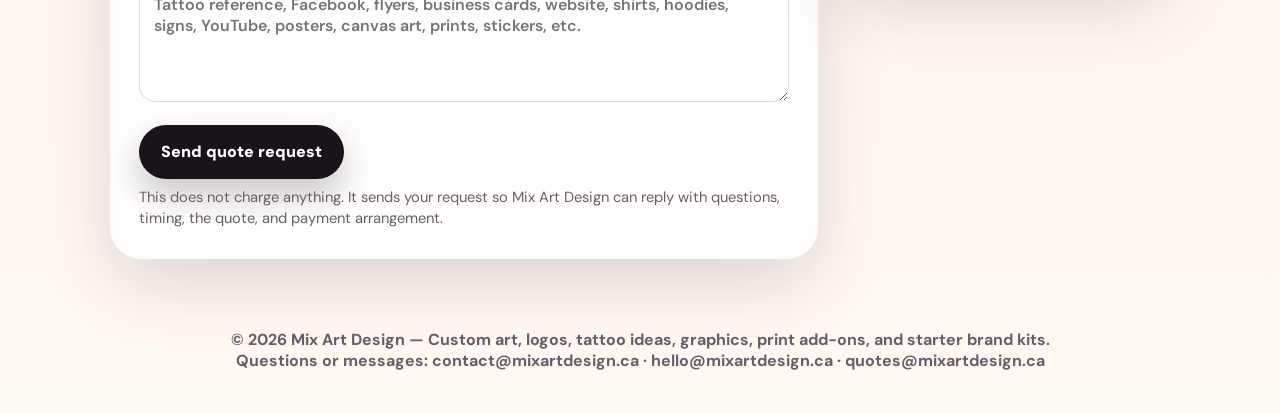
==== commit 7e089691: "Add print option checkbox to quote form" ====
--- a/order.html
+++ b/order.html
@@ -172,6 +172,29 @@
     }
     .choice input:checked + span { color: white; background: var(--ink); border-color: var(--ink); }
 
+    .print-check {
+      display: grid;
+      grid-template-columns: auto 1fr;
+      gap: 12px;
+      align-items: start;
+      padding: 16px;
+      border: 1px solid var(--line);
+      border-radius: 18px;
+      background: rgba(255,255,255,0.72);
+      cursor: pointer;
+    }
+
+    .print-check input {
+      width: 22px;
+      min-height: 22px;
+      height: 22px;
+      margin: 3px 0 0;
+      accent-color: var(--ink);
+    }
+
+    .print-check strong { display: block; margin-bottom: 4px; }
+    .print-check span { display: block; color: var(--muted); line-height: 1.45; font-weight: 700; }
+
     .btn {
       appearance: none;
       border: 0;
@@ -291,6 +314,18 @@
           <div class="full">
             <label for="details">What should it feel like?</label>
             <textarea id="details" name="details" placeholder="Tell us the idea, what you want people to feel, and any style ideas you already have."></textarea>
+          </div>
+
+          <div class="full">
+            <label class="print-check" for="printingRequested">
+              <input id="printingRequested" name="printing_requested" type="checkbox" value="Yes - quote printing at additional cost">
+              <span><strong>Have this printed at additional cost</strong>Check this if you want a separate quote for posters, stickers, business cards, canvas art, t-shirts, hoodies, or other printed items after the design is approved.</span>
+            </label>
+          </div>
+
+          <div class="full">
+            <label for="printDetails">Print details, if wanted</label>
+            <textarea id="printDetails" name="print_details" placeholder="Optional: poster size, sticker quantity, business cards, canvas art, t-shirt/hoodie size, shipping needs, or not sure yet."></textarea>
           </div>
 
           <div class="full">
@@ -320,7 +355,7 @@
           <li>Start small, then upgrade later.</li>
           <li>Final files can be prepared for social media, web, print, posters, stickers, business cards, shirts, hoodies, or sharing.</li>
         </ul>
-        <div class="note">Tip: include links or screenshots of styles you like. If you want printing, say what item you want and the size/quantity if you know it.</div>
+        <div class="note">Tip: include links or screenshots of styles you like. Use the printing checkbox if you want printed items quoted separately. Add size or quantity if you know it.</div>
       </aside>
     </section>
   </main>
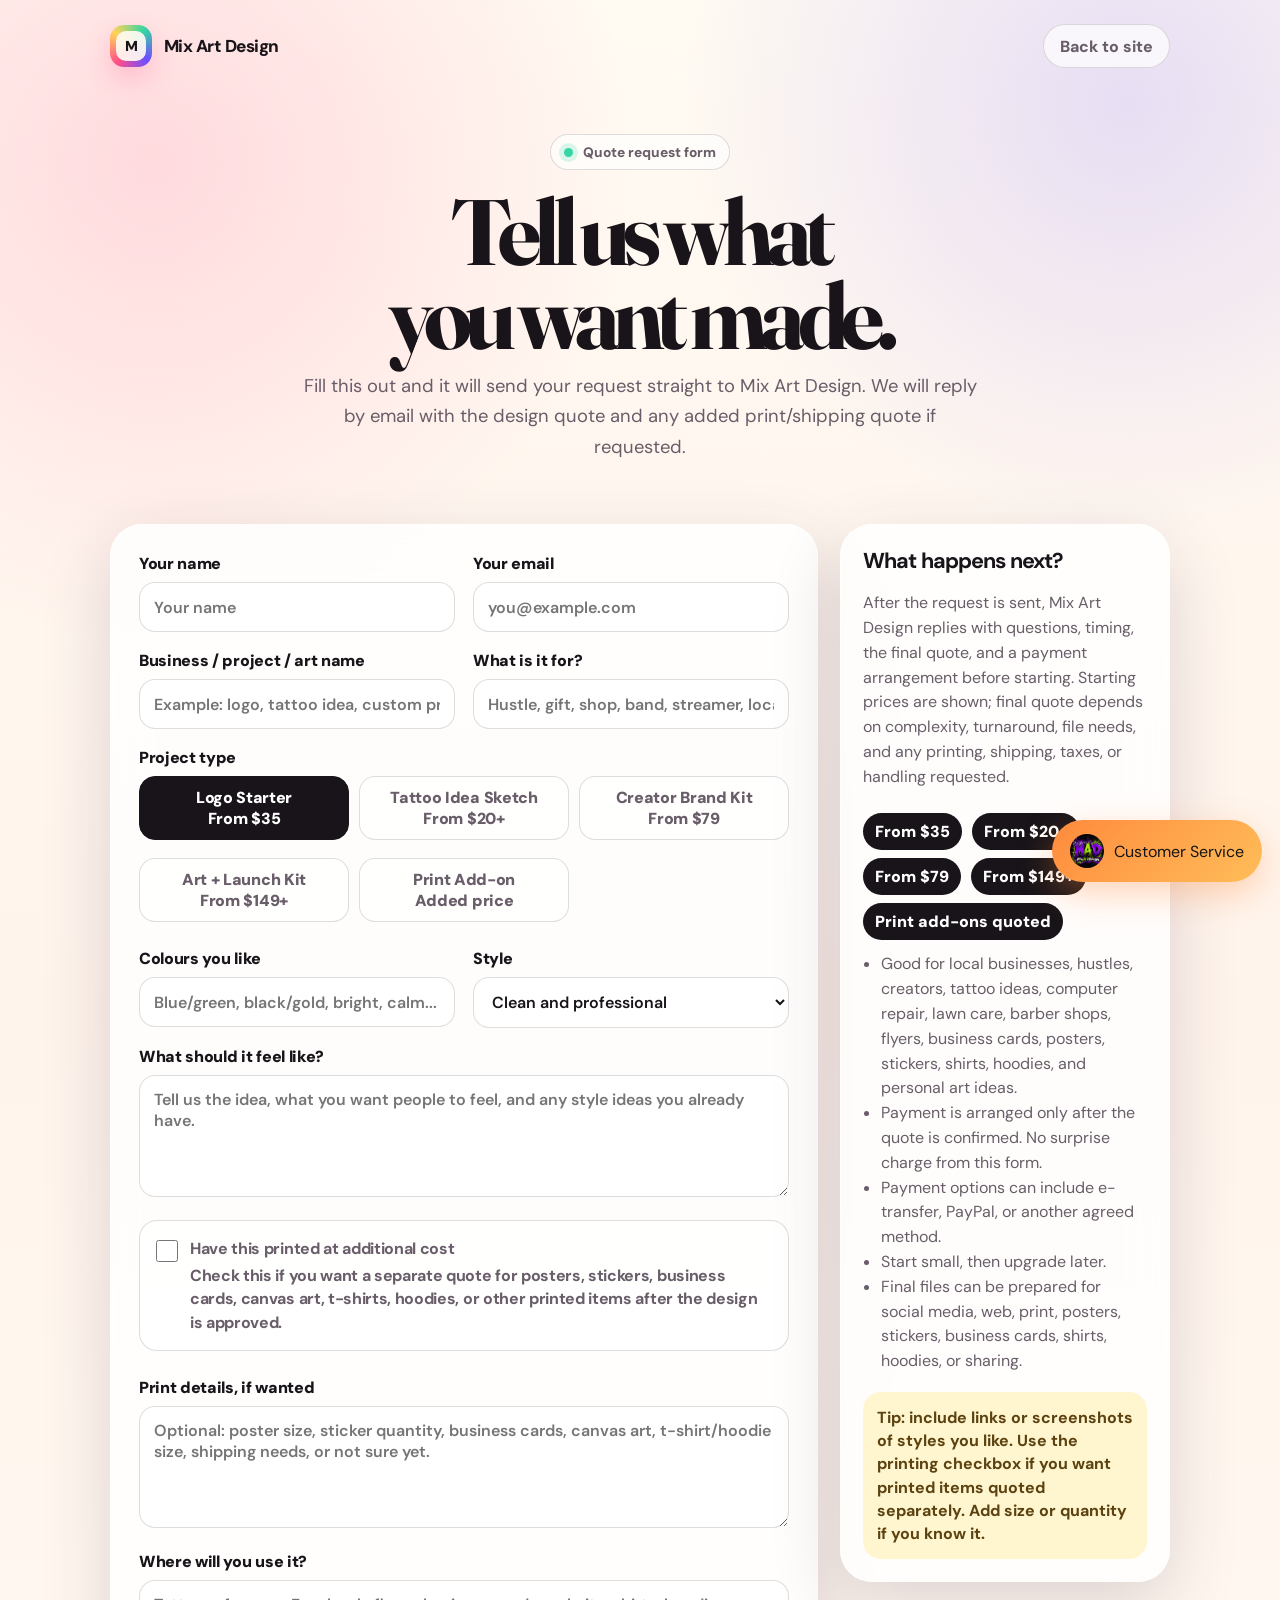
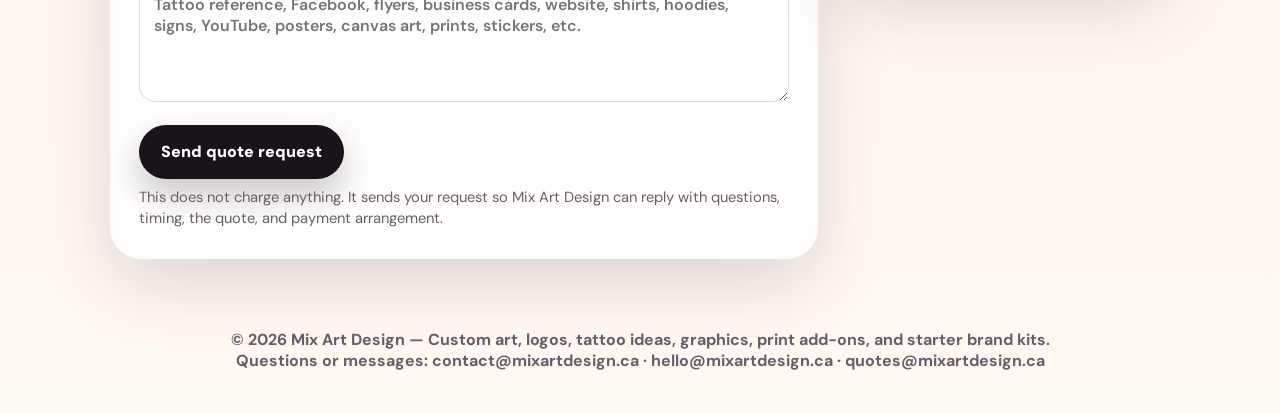
==== commit eb7e9010: "Update chat widget branding" ====
--- a/order.html
+++ b/order.html
@@ -241,7 +241,7 @@
       .back-link { font-size: 0.9rem; }
     }
   </style>
-  <link rel="stylesheet" href="assets/bean-manager-chat.css">
+  <link rel="stylesheet" href="assets/bean-manager-chat.css?v=customer-service-logo-1">
 </head>
 <body>
   <header class="shell nav">
@@ -365,6 +365,6 @@
     Questions or messages: contact@mixartdesign.ca · hello@mixartdesign.ca · quotes@mixartdesign.ca
   </footer>
 
-  <script src="assets/bean-manager-chat.js" defer></script>
+  <script src="assets/bean-manager-chat.js?v=customer-service-logo-1" defer></script>
 </body>
 </html>
--- a/assets/bean-manager-chat.css
+++ b/assets/bean-manager-chat.css
@@ -28,13 +28,20 @@
   font: inherit;
 }
 
-.bean-chat-launcher span:first-child {
+.bean-chat-launcher-icon {
   display: inline-grid;
   place-items: center;
-  width: 28px;
-  height: 28px;
+  width: 34px;
+  height: 34px;
   border-radius: 50%;
   background: rgba(255,255,255,0.72);
+  overflow: hidden;
+}
+
+.bean-chat-launcher-icon img {
+  width: 100%;
+  height: 100%;
+  object-fit: cover;
 }
 
 .bean-chat-panel {
@@ -73,7 +80,12 @@
   background: #fff3e8;
   display: grid;
   place-items: center;
-  font-size: 24px;
+  overflow: hidden;
+}
+.bean-chat-avatar img {
+  width: 100%;
+  height: 100%;
+  object-fit: cover;
 }
 .bean-chat-title strong { display: block; }
 .bean-chat-title small { display: block; color: rgba(255,255,255,0.72); margin-top: 2px; }
